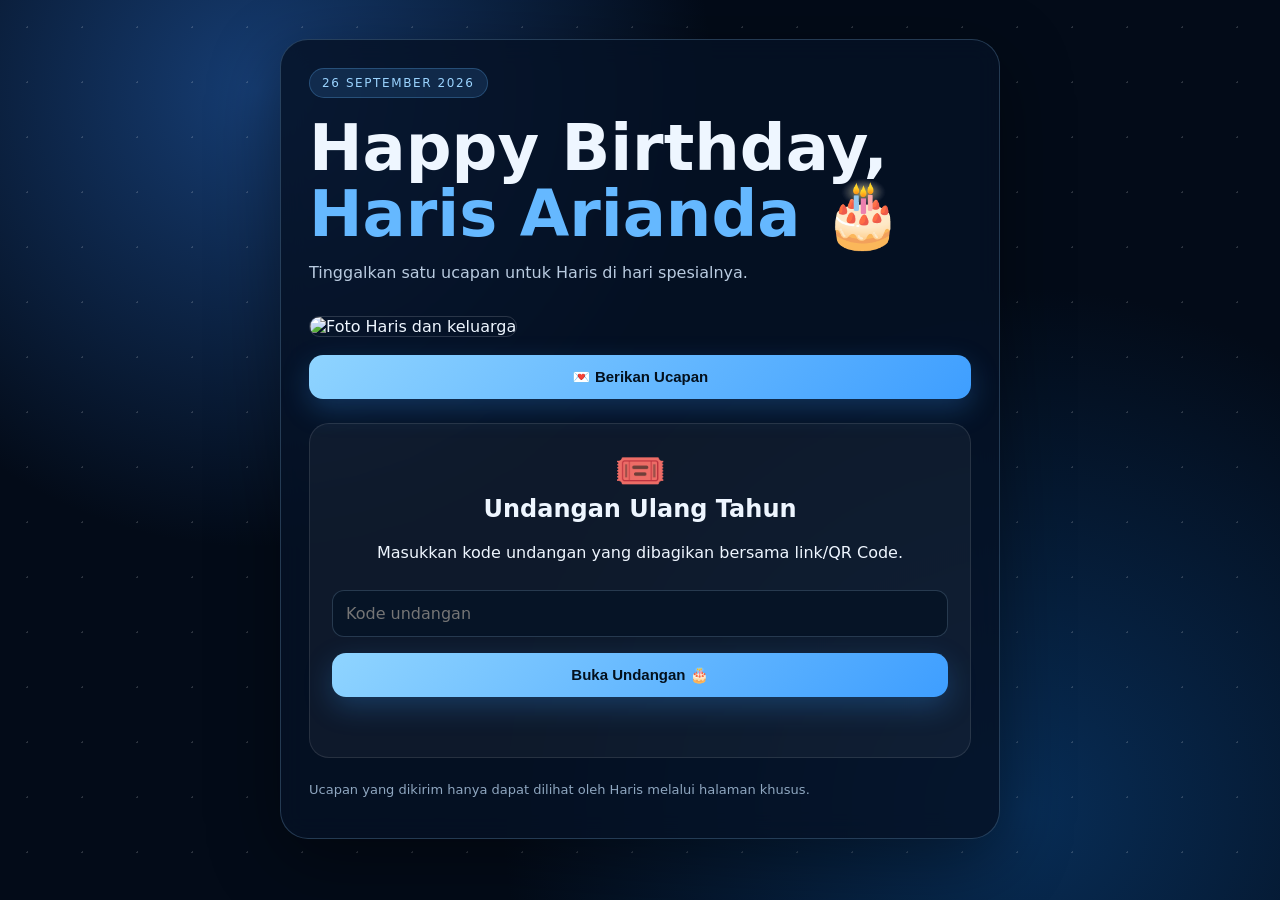
==== index.html @ 365b9ce8 "Add files via upload" ====
<!doctype html>
<html lang="id">
<head>
  <meta charset="UTF-8">
  <meta name="viewport" content="width=device-width,initial-scale=1">
  <meta name="robots" content="noindex,nofollow,noarchive">
  <title>Happy Birthday Haris Arianda 🎂</title>
  <link rel="stylesheet" href="style.css">
</head>
<body>
  <div class="stars"></div>
  <main class="hero">
    <div class="card">
      <div class="badge">26 SEPTEMBER 2026</div>
      <h1>Happy Birthday,<br><span>Haris Arianda</span> 🎂</h1>
      <p class="intro">Tinggalkan satu ucapan untuk Haris di hari spesialnya.</p>

      <img src="assets/haris.jpg" alt="Foto Haris dan keluarga" class="birthday-photo">

      <button class="primary" onclick="document.getElementById('wishBox').scrollIntoView({behavior:'smooth'})">
        💌 Berikan Ucapan
      </button>


      <section id="accessGate" class="access-gate">
        <div class="gate-icon">🎟️</div>
        <h2>Undangan Ulang Tahun</h2>
        <p>Masukkan kode undangan yang dibagikan bersama link/QR Code.</p>
        <input id="inviteCode" type="text" maxlength="20" autocomplete="off"
               placeholder="Kode undangan">
        <button class="primary" id="unlockBtn">Buka Undangan 🎂</button>
        <p id="gateStatus" class="status"></p>
      </section>

      <section id="birthdayContent" hidden>

      <section id="wishBox" class="wish-box">
        <h2>💙 Tulis Ucapanmu</h2>
        <form id="wishForm">
          <label for="name">Nama</label>
          <input id="name" maxlength="60" required placeholder="Masukkan nama kamu">

          <label for="message">Ucapan</label>
          <textarea id="message" maxlength="500" required placeholder="Tulis ucapan ulang tahun..."></textarea>

          <button class="primary" type="submit" id="sendBtn">Kirim Ucapan ✨</button>
          <p id="status" class="status"></p>
        </form>
      </section>

      </section>
      <p class="small">Ucapan yang dikirim hanya dapat dilihat oleh Haris melalui halaman khusus.</p>
    </div>
  </main>

  <script src="https://cdn.jsdelivr.net/npm/@supabase/supabase-js@2"></script>
  <script src="config.js"></script>
  <script src="app.js"></script>
</body>
</html>
---- style.css ----
*{box-sizing:border-box}html{scroll-behavior:smooth}body{margin:0;min-height:100vh;font-family:Inter,system-ui,-apple-system,Segoe UI,Roboto,sans-serif;color:#eef6ff;background:radial-gradient(circle at 20% 10%,#163d73 0,transparent 35%),radial-gradient(circle at 80% 90%,#082d56 0,transparent 40%),#030b18}.stars{position:fixed;inset:0;pointer-events:none;background-image:radial-gradient(#fff 1px,transparent 1px);background-size:55px 55px;opacity:.16}.hero,.admin-wrap{position:relative;z-index:1;display:flex;justify-content:center;padding:28px 14px 50px}.hero{min-height:100vh;align-items:center}.card{width:min(720px,100%);padding:28px;border:1px solid rgba(150,210,255,.22);border-radius:28px;background:rgba(5,18,37,.82);box-shadow:0 20px 70px rgba(0,0,0,.4);backdrop-filter:blur(12px)}.admin-card{max-width:760px;margin-top:8vh}.badge{display:inline-block;padding:7px 12px;border-radius:999px;background:rgba(78,166,255,.14);border:1px solid rgba(110,190,255,.25);font-size:12px;letter-spacing:1.6px;color:#9bd4ff}h1{font-size:clamp(34px,8vw,64px);line-height:1.02;margin:18px 0 12px}h1 span{color:#65b8ff}.intro{color:#b9cbe0;font-size:16px}.birthday-photo{width:100%;max-height:520px;object-fit:cover;border-radius:20px;margin:18px 0;border:1px solid rgba(255,255,255,.15)}.primary,.secondary{border:0;border-radius:14px;padding:13px 18px;font-size:15px;font-weight:700;cursor:pointer}.primary{width:100%;color:#03101d;background:linear-gradient(135deg,#8fd4ff,#3e9eff);box-shadow:0 10px 28px rgba(54,157,255,.25)}.primary:disabled{opacity:.65;cursor:not-allowed}.secondary{background:rgba(255,255,255,.08);color:#dcecff}.wish-box{margin-top:25px;padding:20px;border-radius:20px;background:rgba(255,255,255,.045);border:1px solid rgba(255,255,255,.08)}h2{margin-top:0}label{display:block;margin:13px 0 7px;color:#dbeaff;font-weight:650}input,textarea{width:100%;border:1px solid rgba(170,210,245,.2);background:#061426;color:#fff;border-radius:12px;padding:13px;font:inherit;outline:none}input:focus,textarea:focus{border-color:#61b6ff;box-shadow:0 0 0 3px rgba(97,182,255,.1)}textarea{min-height:130px;resize:vertical}.status{min-height:22px;color:#9fd6ff;margin-bottom:0}.small{font-size:13px;color:#8fa7c0}.admin-top{display:flex;justify-content:space-between;gap:12px;align-items:center}.message-card{margin:14px 0;padding:16px;border-radius:16px;background:rgba(255,255,255,.05);border:1px solid rgba(255,255,255,.08)}.message-head{display:flex;justify-content:space-between;gap:12px}.message-head span{font-size:12px;color:#7f98b3}.message-card p{color:#dce9f7;line-height:1.55;white-space:pre-wrap}@media(max-width:560px){.card{padding:20px;border-radius:22px}.hero{padding-top:14px}.message-head{flex-direction:column;gap:5px}}

.access-gate{margin:24px 0;padding:22px;border-radius:20px;background:rgba(255,255,255,.045);border:1px solid rgba(255,255,255,.1);text-align:center}.gate-icon{font-size:42px}.access-gate input{margin:12px 0}.access-gate .primary{margin-top:4px}.access-gate .status{color:#ffb8b8}
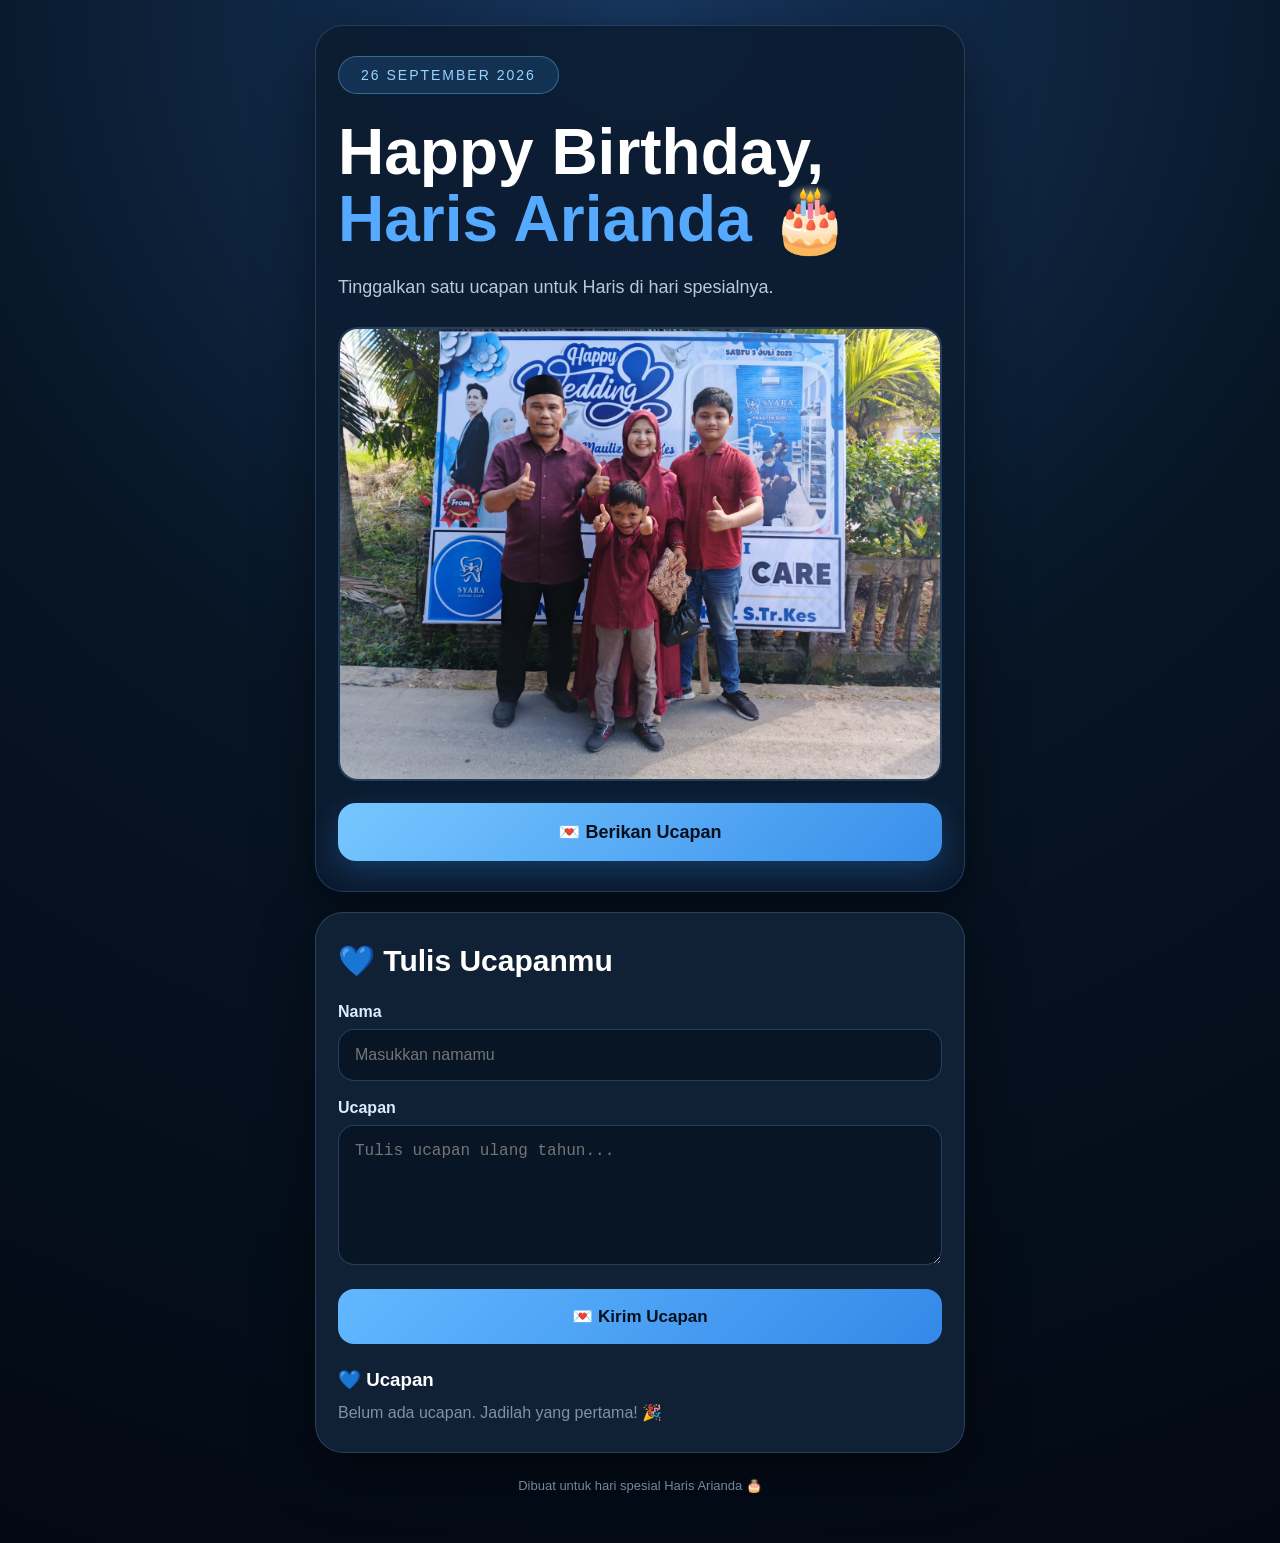
==== commit fabe8cd8: "Update index.html" ====
--- a/index.html
+++ b/index.html
@@ -1,60 +1,522 @@
-<!doctype html>
+<!DOCTYPE html>
 <html lang="id">
 <head>
   <meta charset="UTF-8">
-  <meta name="viewport" content="width=device-width,initial-scale=1">
-  <meta name="robots" content="noindex,nofollow,noarchive">
+  <meta name="viewport" content="width=device-width, initial-scale=1.0">
+
   <title>Happy Birthday Haris Arianda 🎂</title>
-  <link rel="stylesheet" href="style.css">
+
+  <meta name="description" content="Ucapan ulang tahun untuk Haris Arianda">
+
+  <style>
+    * {
+      box-sizing: border-box;
+      margin: 0;
+      padding: 0;
+    }
+
+    body {
+      font-family: Arial, Helvetica, sans-serif;
+      background:
+        radial-gradient(circle at top, #17365f 0%, #071525 45%, #030914 100%);
+      color: white;
+      min-height: 100vh;
+      padding: 25px 15px 50px;
+    }
+
+    .container {
+      width: 100%;
+      max-width: 650px;
+      margin: auto;
+    }
+
+    .card {
+      background: rgba(13, 29, 49, 0.92);
+      border: 1px solid rgba(130, 190, 255, 0.2);
+      border-radius: 28px;
+      padding: 30px 22px;
+      box-shadow: 0 20px 60px rgba(0, 0, 0, 0.45);
+      margin-bottom: 20px;
+    }
+
+    .date {
+      display: inline-block;
+      padding: 10px 22px;
+      border-radius: 30px;
+      background: rgba(50, 145, 230, 0.18);
+      border: 1px solid rgba(100, 190, 255, 0.4);
+      color: #9bd5ff;
+      font-size: 14px;
+      letter-spacing: 2px;
+      margin-bottom: 25px;
+    }
+
+    h1 {
+      font-size: clamp(36px, 10vw, 64px);
+      line-height: 1.05;
+      margin-bottom: 20px;
+    }
+
+    h1 span {
+      color: #55aaff;
+    }
+
+    .intro {
+      color: #b9c9dc;
+      font-size: 18px;
+      line-height: 1.6;
+      margin-bottom: 25px;
+    }
+
+    .photo-box {
+      width: 100%;
+      overflow: hidden;
+      border-radius: 20px;
+      border: 2px solid rgba(120, 190, 255, 0.25);
+      background: #081426;
+      margin-bottom: 22px;
+    }
+
+    .photo-box img {
+      width: 100%;
+      display: block;
+      max-height: 500px;
+      object-fit: cover;
+    }
+
+    .photo-error {
+      display: none;
+      padding: 25px;
+      text-align: center;
+      color: #b9c9dc;
+    }
+
+    .birthday-button {
+      display: block;
+      width: 100%;
+      padding: 18px;
+      border: none;
+      border-radius: 18px;
+      background: linear-gradient(135deg, #76c7ff, #398eea);
+      color: #06101d;
+      font-size: 18px;
+      font-weight: bold;
+      cursor: pointer;
+      box-shadow: 0 10px 30px rgba(50, 150, 255, 0.25);
+    }
+
+    .birthday-button:active {
+      transform: scale(0.98);
+    }
+
+    .form-card {
+      background: rgba(17, 34, 55, 0.95);
+    }
+
+    .form-title {
+      font-size: 30px;
+      margin-bottom: 25px;
+    }
+
+    label {
+      display: block;
+      font-size: 16px;
+      font-weight: bold;
+      margin: 18px 0 8px;
+      color: #dcecff;
+    }
+
+    input,
+    textarea {
+      width: 100%;
+      border: 1px solid rgba(130, 190, 255, 0.25);
+      border-radius: 16px;
+      padding: 16px;
+      background: #071525;
+      color: white;
+      font-size: 16px;
+      outline: none;
+    }
+
+    input:focus,
+    textarea:focus {
+      border-color: #55aaff;
+    }
+
+    textarea {
+      min-height: 140px;
+      resize: vertical;
+    }
+
+    .send-button {
+      width: 100%;
+      margin-top: 20px;
+      padding: 17px;
+      border: none;
+      border-radius: 16px;
+      background: linear-gradient(135deg, #62b8ff, #3489e8);
+      color: #06101d;
+      font-size: 17px;
+      font-weight: bold;
+      cursor: pointer;
+    }
+
+    .message {
+      display: none;
+      margin-top: 18px;
+      padding: 15px;
+      border-radius: 14px;
+      background: rgba(70, 180, 120, 0.15);
+      border: 1px solid rgba(80, 200, 130, 0.3);
+      color: #baf5d0;
+      line-height: 1.5;
+    }
+
+    .wishes {
+      margin-top: 25px;
+    }
+
+    .wish {
+      background: rgba(4, 17, 31, 0.7);
+      border: 1px solid rgba(120, 180, 230, 0.15);
+      border-radius: 16px;
+      padding: 15px;
+      margin-top: 12px;
+    }
+
+    .wish-name {
+      font-weight: bold;
+      color: #70bdff;
+      margin-bottom: 7px;
+    }
+
+    .wish-text {
+      color: #d0dceb;
+      line-height: 1.5;
+    }
+
+    footer {
+      text-align: center;
+      color: #73869c;
+      font-size: 13px;
+      margin-top: 25px;
+    }
+
+    .heart {
+      position: fixed;
+      bottom: -30px;
+      font-size: 20px;
+      animation: floatUp 5s linear forwards;
+      pointer-events: none;
+      z-index: 100;
+    }
+
+    @keyframes floatUp {
+      0% {
+        transform: translateY(0) rotate(0deg);
+        opacity: 1;
+      }
+
+      100% {
+        transform: translateY(-110vh) rotate(360deg);
+        opacity: 0;
+      }
+    }
+
+    .hidden {
+      display: none;
+    }
+  </style>
 </head>
+
 <body>
-  <div class="stars"></div>
-  <main class="hero">
-    <div class="card">
-      <div class="badge">26 SEPTEMBER 2026</div>
-      <h1>Happy Birthday,<br><span>Haris Arianda</span> 🎂</h1>
-      <p class="intro">Tinggalkan satu ucapan untuk Haris di hari spesialnya.</p>
-
-      <img src="assets/haris.jpg" alt="Foto Haris dan keluarga" class="birthday-photo">
-
-      <button class="primary" onclick="document.getElementById('wishBox').scrollIntoView({behavior:'smooth'})">
+
+  <main class="container">
+
+    <!-- BAGIAN UTAMA -->
+    <section class="card">
+
+      <div class="date">
+        26 SEPTEMBER 2026
+      </div>
+
+      <h1>
+        Happy Birthday,<br>
+        <span>Haris Arianda</span> 🎂
+      </h1>
+
+      <p class="intro">
+        Tinggalkan satu ucapan untuk Haris di hari spesialnya.
+      </p>
+
+      <!-- FOTO -->
+      <div class="photo-box">
+
+        <!--
+          PENTING:
+          haris.jpg harus berada satu folder dengan index.html
+        -->
+        <img
+          src="haris.jpg"
+          alt="Foto Haris dan keluarga"
+          onerror="showImageError()"
+        >
+
+        <div id="photoError" class="photo-error">
+          🖼️ Foto belum ditemukan.<br>
+          Pastikan file <b>haris.jpg</b> berada di folder yang sama
+          dengan index.html.
+        </div>
+
+      </div>
+
+      <button class="birthday-button" onclick="scrollToForm()">
         💌 Berikan Ucapan
       </button>
 
-
-      <section id="accessGate" class="access-gate">
-        <div class="gate-icon">🎟️</div>
-        <h2>Undangan Ulang Tahun</h2>
-        <p>Masukkan kode undangan yang dibagikan bersama link/QR Code.</p>
-        <input id="inviteCode" type="text" maxlength="20" autocomplete="off"
-               placeholder="Kode undangan">
-        <button class="primary" id="unlockBtn">Buka Undangan 🎂</button>
-        <p id="gateStatus" class="status"></p>
-      </section>
-
-      <section id="birthdayContent" hidden>
-
-      <section id="wishBox" class="wish-box">
-        <h2>💙 Tulis Ucapanmu</h2>
-        <form id="wishForm">
-          <label for="name">Nama</label>
-          <input id="name" maxlength="60" required placeholder="Masukkan nama kamu">
-
-          <label for="message">Ucapan</label>
-          <textarea id="message" maxlength="500" required placeholder="Tulis ucapan ulang tahun..."></textarea>
-
-          <button class="primary" type="submit" id="sendBtn">Kirim Ucapan ✨</button>
-          <p id="status" class="status"></p>
-        </form>
-      </section>
-
-      </section>
-      <p class="small">Ucapan yang dikirim hanya dapat dilihat oleh Haris melalui halaman khusus.</p>
-    </div>
+    </section>
+
+
+    <!-- FORM UCAPAN -->
+    <section class="card form-card" id="formSection">
+
+      <h2 class="form-title">
+        💙 Tulis Ucapanmu
+      </h2>
+
+      <form id="wishForm">
+
+        <label for="name">
+          Nama
+        </label>
+
+        <input
+          type="text"
+          id="name"
+          placeholder="Masukkan namamu"
+          maxlength="40"
+          required
+        >
+
+        <label for="wish">
+          Ucapan
+        </label>
+
+        <textarea
+          id="wish"
+          placeholder="Tulis ucapan ulang tahun..."
+          maxlength="300"
+          required
+        ></textarea>
+
+        <button
+          type="submit"
+          class="send-button"
+        >
+          💌 Kirim Ucapan
+        </button>
+
+      </form>
+
+      <div id="message" class="message"></div>
+
+      <!-- UCAPAN YANG TERSIMPAN DI PERANGKAT -->
+      <div class="wishes">
+
+        <h3>
+          💙 Ucapan
+        </h3>
+
+        <div id="wishList"></div>
+
+      </div>
+
+    </section>
+
+
+    <footer>
+      Dibuat untuk hari spesial Haris Arianda 🎂
+    </footer>
+
   </main>
 
-  <script src="https://cdn.jsdelivr.net/npm/@supabase/supabase-js@2"></script>
-  <script src="config.js"></script>
-  <script src="app.js"></script>
+
+  <script>
+
+    /* =========================
+       FOTO
+    ========================= */
+
+    function showImageError() {
+      document.querySelector(".photo-box img").style.display = "none";
+      document.getElementById("photoError").style.display = "block";
+    }
+
+
+    /* =========================
+       TOMBOL UCAPAN
+    ========================= */
+
+    function scrollToForm() {
+      document.getElementById("formSection").scrollIntoView({
+        behavior: "smooth"
+      });
+    }
+
+
+    /* =========================
+       FORM UCAPAN
+    ========================= */
+
+    const form = document.getElementById("wishForm");
+    const wishList = document.getElementById("wishList");
+    const message = document.getElementById("message");
+
+
+    function loadWishes() {
+
+      const saved =
+        JSON.parse(localStorage.getItem("birthdayWishes")) || [];
+
+      wishList.innerHTML = "";
+
+      if (saved.length === 0) {
+
+        wishList.innerHTML = `
+          <p style="color:#7f91a6;margin-top:12px;">
+            Belum ada ucapan. Jadilah yang pertama! 🎉
+          </p>
+        `;
+
+        return;
+      }
+
+      saved.forEach(function(item) {
+
+        const div = document.createElement("div");
+
+        div.className = "wish";
+
+        div.innerHTML = `
+          <div class="wish-name">
+            💙 ${escapeHTML(item.name)}
+          </div>
+
+          <div class="wish-text">
+            ${escapeHTML(item.wish)}
+          </div>
+        `;
+
+        wishList.appendChild(div);
+
+      });
+
+    }
+
+
+    form.addEventListener("submit", function(event) {
+
+      event.preventDefault();
+
+      const name =
+        document.getElementById("name").value.trim();
+
+      const wish =
+        document.getElementById("wish").value.trim();
+
+
+      if (!name || !wish) {
+        return;
+      }
+
+
+      const saved =
+        JSON.parse(localStorage.getItem("birthdayWishes")) || [];
+
+
+      saved.unshift({
+        name: name,
+        wish: wish
+      });
+
+
+      localStorage.setItem(
+        "birthdayWishes",
+        JSON.stringify(saved)
+      );
+
+
+      form.reset();
+
+      message.style.display = "block";
+
+      message.innerHTML =
+        "✅ Ucapan berhasil ditambahkan!";
+
+
+      loadWishes();
+
+      createHeart();
+
+
+      setTimeout(function() {
+        message.style.display = "none";
+      }, 3000);
+
+    });
+
+
+    /* =========================
+       KEAMANAN TEKS
+    ========================= */
+
+    function escapeHTML(text) {
+
+      const div = document.createElement("div");
+
+      div.textContent = text;
+
+      return div.innerHTML;
+
+    }
+
+
+    /* =========================
+       EFEK HATI
+    ========================= */
+
+    function createHeart() {
+
+      const heart =
+        document.createElement("div");
+
+      heart.className = "heart";
+
+      heart.textContent = "💙";
+
+      heart.style.left =
+        Math.random() * 100 + "vw";
+
+      heart.style.animationDuration =
+        (3 + Math.random() * 3) + "s";
+
+      document.body.appendChild(heart);
+
+
+      setTimeout(function() {
+        heart.remove();
+      }, 6000);
+
+    }
+
+
+    /* =========================
+       UCAPAN AWAL
+    ========================= */
+
+    loadWishes();
+
+  </script>
+
 </body>
 </html>
